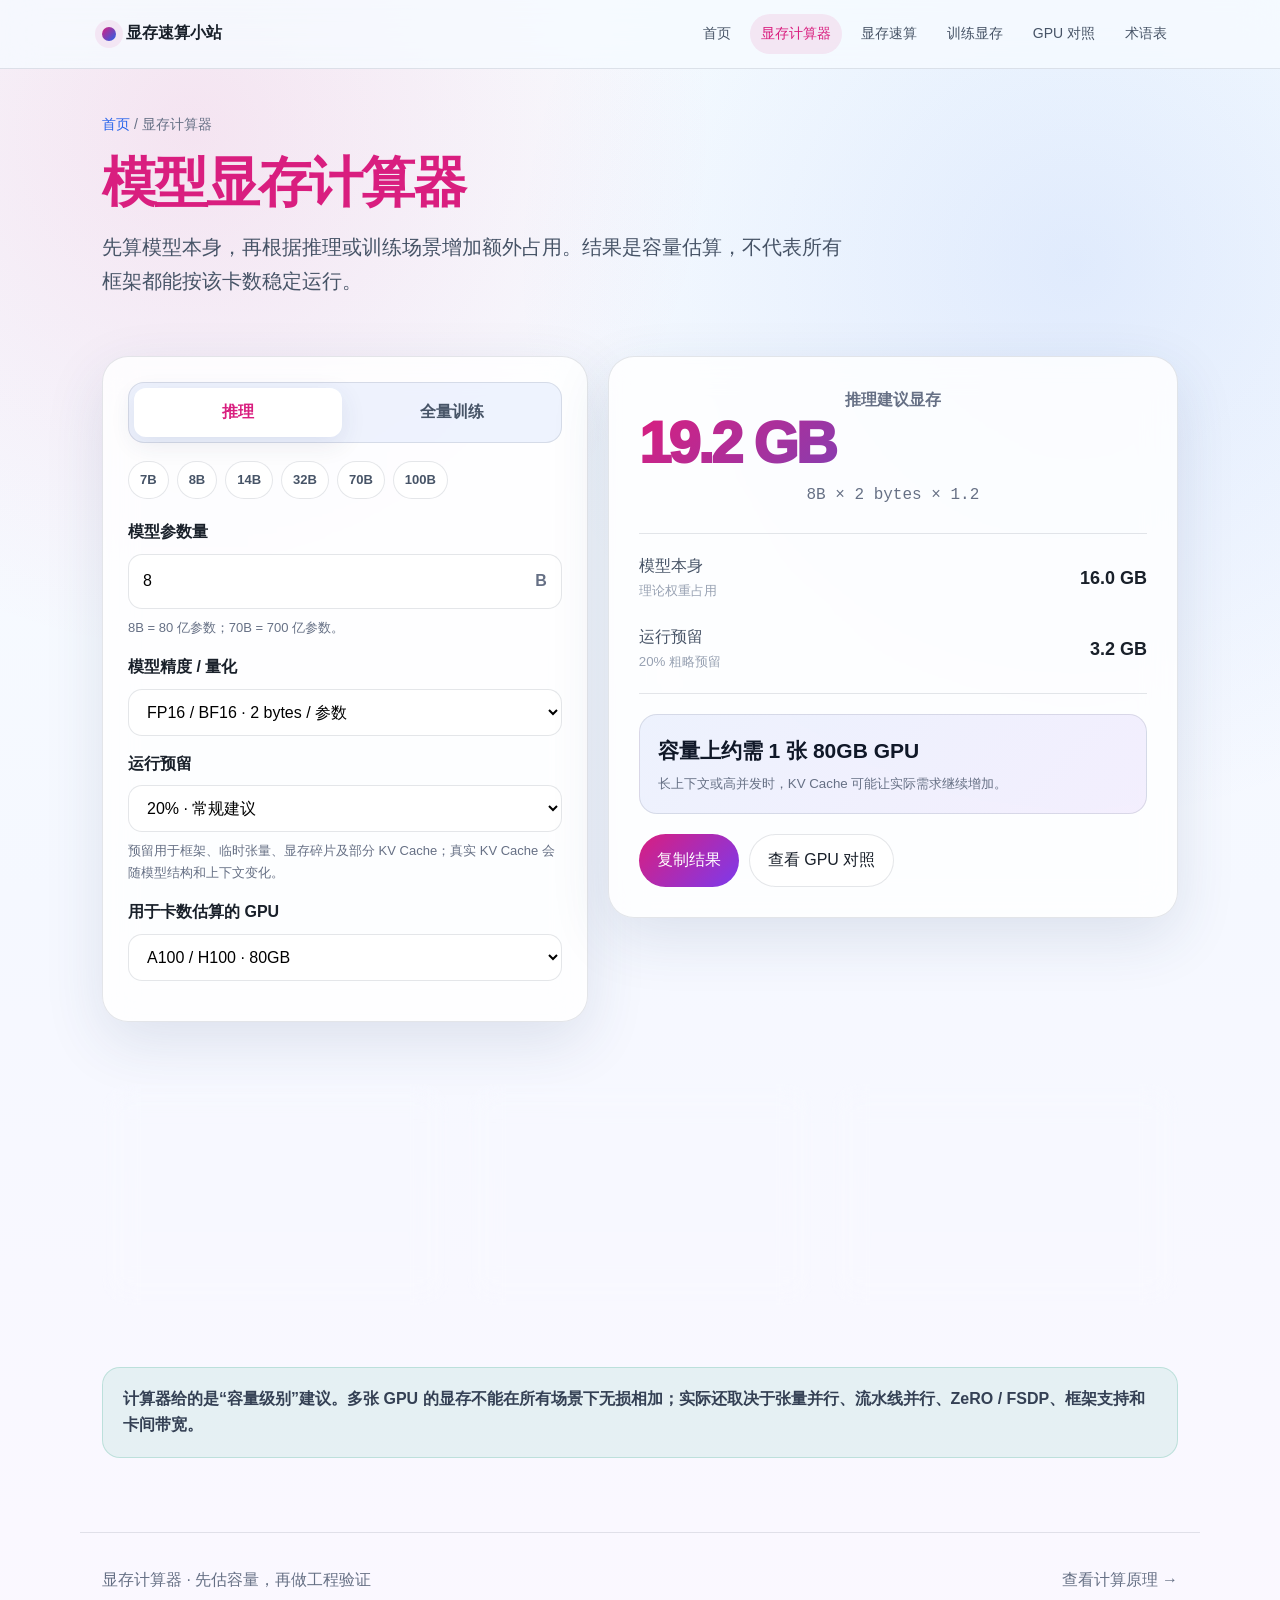
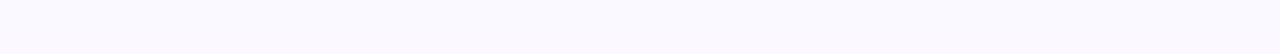
==== calculator.html @ c4fe3f8f "Add files via upload" ====
<!doctype html>
<html lang="zh-CN">
<head>
<meta charset="utf-8">
<meta name="viewport" content="width=device-width,initial-scale=1">
<title>显存计算器｜显存速算小站</title>
<meta name="description" content="输入模型参数、精度和使用场景，快速估算推理或全量训练需要的 GPU 显存。">
<link rel="stylesheet" href="style.css">
</head>
<body>
<nav class="nav"><div class="nav-inner"><a class="brand" href="index.html"><span class="brand-dot"></span><span>显存速算小站</span></a><div class="nav-links"><a href="index.html">首页</a><a class="active" href="calculator.html">显存计算器</a><a href="vram.html">显存速算</a><a href="training.html">训练显存</a><a href="gpu.html">GPU 对照</a><a href="glossary.html">术语表</a></div></div></nav>
<main>
<section class="section calculator-hero"><div class="breadcrumbs"><a href="index.html">首页</a> / 显存计算器</div><div class="section-head"><h2>模型显存计算器</h2><p class="lead">先算模型本身，再根据推理或训练场景增加额外占用。结果是容量估算，不代表所有框架都能按该卡数稳定运行。</p></div></section>
<section class="section compact-top">
<div class="calculator-layout">
<article class="card calculator-form">
<div class="segmented" role="tablist" aria-label="计算场景">
<button class="segment active" type="button" data-mode="inference">推理</button>
<button class="segment" type="button" data-mode="training">全量训练</button>
</div>
<div class="preset-row" aria-label="常用模型参数预设">
<button type="button" class="preset" data-params="7">7B</button>
<button type="button" class="preset" data-params="8">8B</button>
<button type="button" class="preset" data-params="14">14B</button>
<button type="button" class="preset" data-params="32">32B</button>
<button type="button" class="preset" data-params="70">70B</button>
<button type="button" class="preset" data-params="100">100B</button>
</div>
<div class="field"><label for="params">模型参数量</label><div class="input-suffix"><input id="params" type="number" min="0.1" step="0.1" value="8" inputmode="decimal"><span>B</span></div><p class="field-help">8B = 80 亿参数；70B = 700 亿参数。</p></div>
<div class="field"><label for="precision">模型精度 / 量化</label><select id="precision"><option value="4">FP32 · 4 bytes / 参数</option><option value="2" selected>FP16 / BF16 · 2 bytes / 参数</option><option value="1">INT8 · 约 1 byte / 参数</option><option value="0.5">INT4 · 理论约 0.5 byte / 参数</option></select></div>
<div id="inferenceFields">
<div class="field"><label for="reserve">运行预留</label><select id="reserve"><option value="0.10">10% · 短上下文 / 低并发</option><option value="0.20" selected>20% · 常规建议</option><option value="0.30">30% · 长上下文 / 更稳妥</option></select><p class="field-help">预留用于框架、临时张量、显存碎片及部分 KV Cache；真实 KV Cache 会随模型结构和上下文变化。</p></div>
</div>
<div id="trainingFields" hidden>
<div class="field"><label for="trainBytes">每个参数的训练状态</label><select id="trainBytes"><option value="16" selected>16 bytes · 常见混合精度 AdamW 下限</option><option value="18">18 bytes · 更保守</option><option value="20">20 bytes · 含更多副本 / 缓冲</option></select></div>
<div class="field"><label for="activationReserve">激活与运行预留</label><select id="activationReserve"><option value="0.20">额外 20% · 强检查点 / 小 batch</option><option value="0.40" selected>额外 40% · 粗略常规值</option><option value="0.80">额外 80% · 长序列 / 大 batch</option></select><p class="field-help">激活高度依赖 batch、序列长度和梯度检查点，这里只做数量级估算。</p></div>
</div>
<div class="field"><label for="gpuSelect">用于卡数估算的 GPU</label><select id="gpuSelect"><option value="24">RTX 4090 · 24GB</option><option value="32">RTX 5090 · 32GB</option><option value="48">RTX 6000 Ada / L40S · 48GB</option><option value="80" selected>A100 / H100 · 80GB</option><option value="96">RTX PRO 6000 Blackwell · 96GB</option><option value="141">H200 · 141GB</option><option value="192">B200 · 192GB</option><option value="288">B300 · 288GB</option></select></div>
</article>
<article class="card result-panel" aria-live="polite">
<div class="result-label" id="resultLabel">建议准备的显存</div>
<div class="result-big" id="totalResult">19.2 GB</div>
<div class="result-sub" id="formulaText">8B × 2 bytes × 1.2</div>
<div class="breakdown" id="breakdown"></div>
<div class="gpu-answer"><span id="gpuCount">约需 1 张 80GB GPU</span><small id="gpuCaveat">这是容量判断，不包含并行效率和通信限制。</small></div>
<div class="result-actions"><button type="button" class="button primary" id="copyResult">复制结果</button><a class="button" href="gpu.html">查看 GPU 对照</a></div>
</article>
</div>
</section>
<section class="section compact-top"><div class="grid three">
<article class="card"><span class="tag">先看最低值</span><h3>模型本身</h3><p>参数量 × 每参数字节数。这个数字回答“模型权重能不能装进去”。</p></article>
<article class="card"><span class="tag">推理还会增加</span><h3>KV Cache 与临时空间</h3><p>上下文越长、并发越高，占用越大，因此不能只盯着权重大小。</p></article>
<article class="card"><span class="tag">训练差别更大</span><h3>梯度、学习记录与激活</h3><p>全量训练通常需要保存多份参数相关状态，再加大量激活。</p></article>
</div></section>
<section class="section compact-top"><div class="callout">计算器给的是“容量级别”建议。多张 GPU 的显存不能在所有场景下无损相加；实际还取决于张量并行、流水线并行、ZeRO / FSDP、框架支持和卡间带宽。</div></section>
</main>
<footer class="footer"><span>显存计算器 · 先估容量，再做工程验证</span><a href="vram.html">查看计算原理 →</a></footer>
<script>
(() => {
  const $ = id => document.getElementById(id);
  const params = $('params');
  const precision = $('precision');
  const reserve = $('reserve');
  const trainBytes = $('trainBytes');
  const activationReserve = $('activationReserve');
  const gpuSelect = $('gpuSelect');
  const inferenceFields = $('inferenceFields');
  const trainingFields = $('trainingFields');
  const totalResult = $('totalResult');
  const resultLabel = $('resultLabel');
  const formulaText = $('formulaText');
  const breakdown = $('breakdown');
  const gpuCount = $('gpuCount');
  const gpuCaveat = $('gpuCaveat');
  const copyResult = $('copyResult');
  let mode = 'inference';
  let copyText = '';

  const fmt = n => n >= 1000 ? `${(n/1000).toFixed(n >= 10000 ? 0 : 2)} TB` : `${n.toFixed(n < 10 ? 1 : n < 100 ? 1 : 0)} GB`;
  const row = (label, value, note='') => `<div class="breakdown-row"><span>${label}${note ? `<small>${note}</small>` : ''}</span><strong>${fmt(value)}</strong></div>`;

  function calculate() {
    const p = Math.max(0, Number(params.value) || 0);
    const gpu = Number(gpuSelect.value);
    let total = 0;
    let base = 0;
    let lines = '';
    let formula = '';

    if (mode === 'inference') {
      const bytes = Number(precision.value);
      const rv = Number(reserve.value);
      base = p * bytes;
      const extra = base * rv;
      total = base + extra;
      resultLabel.textContent = '推理建议显存';
      formula = `${p}B × ${bytes} bytes × ${(1 + rv).toFixed(1)}`;
      lines = row('模型本身', base, '理论权重占用') + row('运行预留', extra, `${Math.round(rv*100)}% 粗略预留`);
      gpuCaveat.textContent = '长上下文或高并发时，KV Cache 可能让实际需求继续增加。';
      copyText = `模型：${p}B\n场景：推理\n精度：${precision.options[precision.selectedIndex].text}\n模型本身：${fmt(base)}\n建议显存：${fmt(total)}`;
    } else {
      const bytes = Number(trainBytes.value);
      const rv = Number(activationReserve.value);
      base = p * bytes;
      const activation = base * rv;
      total = base + activation;
      resultLabel.textContent = '全量训练粗略显存';
      formula = `${p}B × ${bytes} bytes × ${(1 + rv).toFixed(1)}`;
      lines = row('参数相关状态', base, `${bytes} bytes / 参数`) + row('激活与运行预留', activation, `额外 ${Math.round(rv*100)}%`);
      gpuCaveat.textContent = '训练卡数通常还受并行策略、通信、batch 和序列长度限制。';
      copyText = `模型：${p}B\n场景：全量训练\n参数相关状态：${fmt(base)}\n含激活粗估：${fmt(total)}`;
    }

    const count = total > 0 ? Math.ceil(total / gpu) : 0;
    totalResult.textContent = fmt(total);
    formulaText.textContent = formula;
    breakdown.innerHTML = lines;
    gpuCount.textContent = count === 1 ? `容量上约需 1 张 ${gpu}GB GPU` : `容量下限约 ${count} 张 ${gpu}GB GPU`;
  }

  document.querySelectorAll('.segment').forEach(button => button.addEventListener('click', () => {
    mode = button.dataset.mode;
    document.querySelectorAll('.segment').forEach(x => x.classList.toggle('active', x === button));
    inferenceFields.hidden = mode !== 'inference';
    trainingFields.hidden = mode !== 'training';
    precision.closest('.field').hidden = mode !== 'inference';
    calculate();
  }));

  document.querySelectorAll('.preset').forEach(button => button.addEventListener('click', () => {
    params.value = button.dataset.params;
    document.querySelectorAll('.preset').forEach(x => x.classList.toggle('active', x === button));
    calculate();
  }));

  [params, precision, reserve, trainBytes, activationReserve, gpuSelect].forEach(el => el.addEventListener('input', calculate));
  copyResult.addEventListener('click', async () => {
    try {
      await navigator.clipboard.writeText(copyText);
      copyResult.textContent = '已复制';
      setTimeout(() => copyResult.textContent = '复制结果', 1400);
    } catch (_) {
      copyResult.textContent = '复制失败';
      setTimeout(() => copyResult.textContent = '复制结果', 1400);
    }
  });
  calculate();
})();
</script>
</body>
</html>
---- style.css ----
:root{--bg:#f6fbff;--ink:#19202a;--muted:#667085;--line:rgba(37,52,78,.12);--pink:#d91e7f;--blue:#2563eb;--green:#059669;--amber:#d97706;--purple:#7c3aed;--card:rgba(255,255,255,.82);--shadow:0 20px 60px rgba(43,62,103,.12);--radius:26px;--max:1120px}*{box-sizing:border-box}html{scroll-behavior:smooth}body{margin:0;color:var(--ink);font-family:-apple-system,BlinkMacSystemFont,"Segoe UI",Roboto,"PingFang SC","Microsoft YaHei",Arial,sans-serif;line-height:1.68;background:radial-gradient(circle at 15% 8%,rgba(217,30,127,.11),transparent 28%),radial-gradient(circle at 84% 16%,rgba(37,99,235,.11),transparent 32%),linear-gradient(180deg,#f8fdff,#f5f8ff 54%,#fbf8ff);min-height:100vh}a{color:inherit;text-decoration:none}.nav{position:sticky;top:0;z-index:20;backdrop-filter:blur(18px);background:rgba(246,251,255,.82);border-bottom:1px solid var(--line)}.nav-inner{max-width:var(--max);margin:auto;display:flex;align-items:center;justify-content:space-between;gap:24px;padding:14px 22px}.brand{display:flex;align-items:center;gap:10px;font-weight:850}.brand-dot{width:14px;height:14px;border-radius:50%;background:linear-gradient(135deg,var(--pink),var(--blue));box-shadow:0 0 0 7px rgba(217,30,127,.08)}.nav-links{display:flex;gap:8px;flex-wrap:wrap;color:#475467;font-size:14px}.nav-links a{padding:8px 11px;border-radius:999px}.nav-links a:hover,.nav-links a.active{background:rgba(217,30,127,.09);color:var(--pink)}.hero,.section{max-width:var(--max);margin:auto;padding-left:22px;padding-right:22px}.hero{padding-top:84px;padding-bottom:68px}.hero-grid{display:grid;grid-template-columns:1.15fr .85fr;gap:36px;align-items:center}.kicker{display:inline-flex;padding:7px 12px;border-radius:999px;border:1px solid var(--line);background:rgba(255,255,255,.65);font-weight:800;color:var(--pink);font-size:14px}h1{font-size:clamp(46px,7vw,84px);line-height:1.02;letter-spacing:-.055em;margin:20px 0}h2{font-size:clamp(32px,4.8vw,54px);line-height:1.06;letter-spacing:-.04em;margin:0;color:var(--pink)}h3{margin:0 0 10px;font-size:23px;letter-spacing:-.02em}.lead{font-size:20px;color:#475467;max-width:740px}.hero-card,.card{background:var(--card);border:1px solid var(--line);box-shadow:var(--shadow);border-radius:var(--radius);backdrop-filter:blur(16px)}.hero-card{padding:26px}.section{padding-top:44px;padding-bottom:44px}.section-head{margin-bottom:22px}.grid{display:grid;gap:18px}.grid.two{grid-template-columns:repeat(2,minmax(0,1fr))}.grid.three{grid-template-columns:repeat(3,minmax(0,1fr))}.grid.four{grid-template-columns:repeat(4,minmax(0,1fr))}.card{padding:25px}.card p,.card li{color:#475467}.tag{display:inline-flex;align-items:center;padding:5px 10px;border-radius:999px;border:1px solid var(--line);background:#fff;font-weight:800;font-size:12px;letter-spacing:.04em;text-transform:uppercase;margin-bottom:12px}.formula{padding:17px 18px;border-radius:18px;background:rgba(255,255,255,.76);border:1px solid var(--line);margin-top:12px}.formula small{display:block;color:var(--muted);font-weight:750}.formula code{font-family:ui-monospace,SFMono-Regular,Menlo,monospace;font-weight:850;font-size:17px}.button-row{display:flex;gap:12px;flex-wrap:wrap;margin-top:26px}.button{display:inline-flex;align-items:center;justify-content:center;padding:12px 18px;border-radius:999px;font-weight:800;border:1px solid var(--line);background:#fff}.button.primary{background:linear-gradient(135deg,var(--pink),var(--purple));color:#fff;border:0}.button:hover{transform:translateY(-1px)}.lesson-card{min-height:230px;display:flex;flex-direction:column}.lesson-card .icon{font-size:32px}.lesson-card .button{margin-top:auto;align-self:flex-start}.steps{counter-reset:step}.step{position:relative;padding-left:66px}.step:before{counter-increment:step;content:counter(step);position:absolute;left:22px;top:22px;width:32px;height:32px;border-radius:50%;display:grid;place-items:center;background:linear-gradient(135deg,var(--pink),var(--purple));color:#fff;font-weight:900}.callout{padding:18px 20px;border-radius:18px;background:rgba(5,150,105,.08);border:1px solid rgba(5,150,105,.18);font-weight:720;color:#344054}.dark{background:#101828;color:#fff}.dark p,.dark li{color:#d0d5dd}.dark h3{color:#fff}.table-wrap{overflow:auto;border-radius:20px;border:1px solid var(--line);background:rgba(255,255,255,.66)}table{width:100%;border-collapse:collapse;min-width:700px}th,td{padding:14px 16px;text-align:left;border-bottom:1px solid var(--line);vertical-align:top}th{font-size:12px;text-transform:uppercase;letter-spacing:.05em;color:#667085;background:rgba(37,99,235,.05)}tr:last-child td{border-bottom:0}details{border:1px solid var(--line);border-radius:17px;background:rgba(255,255,255,.7);overflow:hidden;margin-top:14px}summary{cursor:pointer;padding:15px 17px;font-weight:850;color:var(--blue)}details>div{padding:0 17px 17px}.calculator{display:grid;grid-template-columns:1fr 1fr;gap:18px}.field{display:grid;gap:8px;margin-bottom:15px}.field label{font-weight:800}.field input,.field select{width:100%;padding:13px 14px;border:1px solid var(--line);border-radius:14px;background:#fff;font:inherit}.result-box{display:grid;place-items:center;text-align:center;min-height:260px}.result-big{font-size:58px;font-weight:950;line-height:1;letter-spacing:-.05em;background:linear-gradient(135deg,var(--pink),var(--blue));-webkit-background-clip:text;background-clip:text;color:transparent}.footer{max-width:var(--max);margin:30px auto 0;padding:34px 22px 60px;border-top:1px solid var(--line);display:flex;justify-content:space-between;gap:16px;color:#667085}.small{font-size:14px;color:#667085}.breadcrumbs{font-size:14px;color:#667085;margin-bottom:18px}.breadcrumbs a{color:var(--blue)}@media(max-width:880px){.hero-grid,.grid.two,.grid.three,.grid.four,.calculator{grid-template-columns:1fr}.nav-links{display:none}.footer{display:block}.hero{padding-top:54px}}
.calculator-hero{padding-bottom:18px}.compact-top{padding-top:18px}.calculator-layout{display:grid;grid-template-columns:minmax(0,.92fr) minmax(360px,1.08fr);gap:20px;align-items:start}.calculator-form{position:relative}.segmented{display:grid;grid-template-columns:1fr 1fr;gap:6px;padding:5px;background:rgba(37,99,235,.07);border:1px solid var(--line);border-radius:16px;margin-bottom:18px}.segment{border:0;border-radius:12px;padding:11px 14px;background:transparent;color:#475467;font:inherit;font-weight:850;cursor:pointer}.segment.active{background:#fff;color:var(--pink);box-shadow:0 7px 24px rgba(43,62,103,.10)}.preset-row{display:flex;gap:8px;flex-wrap:wrap;margin-bottom:20px}.preset{border:1px solid var(--line);background:rgba(255,255,255,.72);border-radius:999px;padding:7px 11px;font:inherit;font-size:13px;font-weight:800;cursor:pointer;color:#475467}.preset:hover,.preset.active{border-color:rgba(217,30,127,.3);background:rgba(217,30,127,.08);color:var(--pink)}.field-help{font-size:13px!important;margin:0;color:#667085!important}.input-suffix{position:relative}.input-suffix input{padding-right:50px}.input-suffix span{position:absolute;right:15px;top:50%;transform:translateY(-50%);font-weight:900;color:#667085}.result-panel{position:sticky;top:88px;padding:30px}.result-label{text-align:center;color:#667085;font-weight:800}.result-sub{text-align:center;color:#667085;font-family:ui-monospace,SFMono-Regular,Menlo,monospace;margin:10px 0 24px}.breakdown{border-top:1px solid var(--line);border-bottom:1px solid var(--line);padding:8px 0}.breakdown-row{display:flex;align-items:center;justify-content:space-between;gap:18px;padding:11px 0}.breakdown-row span{color:#475467}.breakdown-row small{display:block;color:#98a2b3}.breakdown-row strong{font-size:18px}.gpu-answer{margin-top:20px;padding:18px;border-radius:18px;background:linear-gradient(135deg,rgba(37,99,235,.08),rgba(124,58,237,.08));border:1px solid var(--line)}.gpu-answer span{display:block;font-size:21px;font-weight:900;color:#101828}.gpu-answer small{display:block;color:#667085;margin-top:5px}.result-actions{display:flex;gap:10px;flex-wrap:wrap;margin-top:20px}.result-actions .button{cursor:pointer;font:inherit}.calculator-form [hidden]{display:none!important}@media(max-width:880px){.calculator-layout{grid-template-columns:1fr}.result-panel{position:static}.result-big{font-size:50px}}
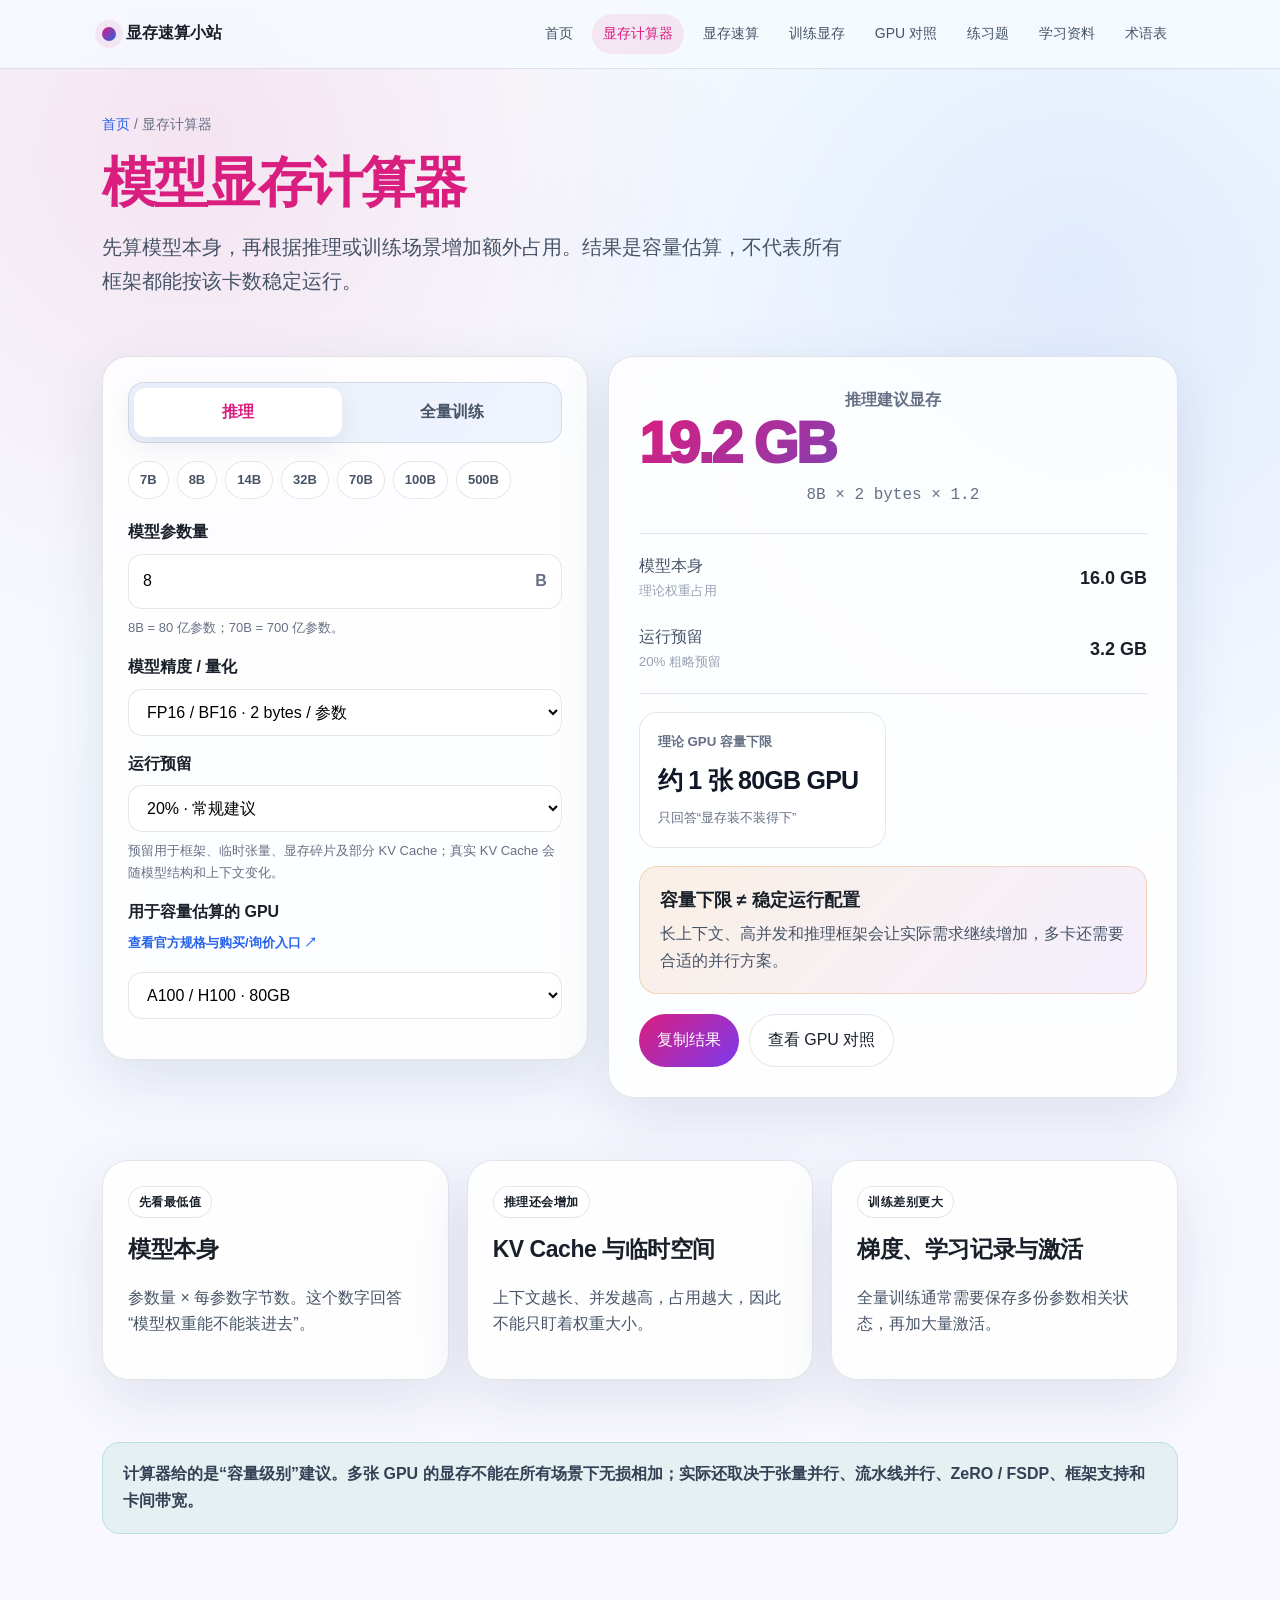
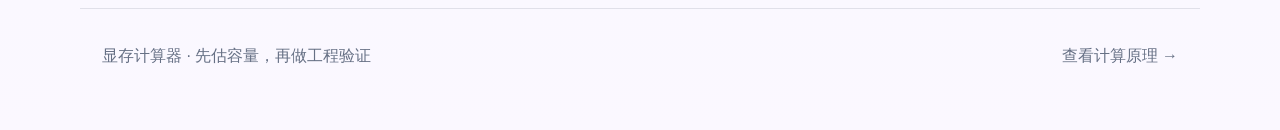
==== commit 4a3d154a: "Add files via upload" ====
--- a/calculator.html
+++ b/calculator.html
@@ -8,7 +8,7 @@
 <link rel="stylesheet" href="style.css">
 </head>
 <body>
-<nav class="nav"><div class="nav-inner"><a class="brand" href="index.html"><span class="brand-dot"></span><span>显存速算小站</span></a><div class="nav-links"><a href="index.html">首页</a><a class="active" href="calculator.html">显存计算器</a><a href="vram.html">显存速算</a><a href="training.html">训练显存</a><a href="gpu.html">GPU 对照</a><a href="glossary.html">术语表</a></div></div></nav>
+<nav class="nav"><div class="nav-inner"><a class="brand" href="index.html"><span class="brand-dot"></span><span>显存速算小站</span></a><div class="nav-links"><a href="index.html">首页</a><a class="active" href="calculator.html">显存计算器</a><a href="vram.html">显存速算</a><a href="training.html">训练显存</a><a href="gpu.html">GPU 对照</a><a href="practice.html">练习题</a><a href="resources.html">学习资料</a><a href="glossary.html">术语表</a></div></div></nav>
 <main>
 <section class="section calculator-hero"><div class="breadcrumbs"><a href="index.html">首页</a> / 显存计算器</div><div class="section-head"><h2>模型显存计算器</h2><p class="lead">先算模型本身，再根据推理或训练场景增加额外占用。结果是容量估算，不代表所有框架都能按该卡数稳定运行。</p></div></section>
 <section class="section compact-top">
@@ -25,6 +25,7 @@
 <button type="button" class="preset" data-params="32">32B</button>
 <button type="button" class="preset" data-params="70">70B</button>
 <button type="button" class="preset" data-params="100">100B</button>
+<button type="button" class="preset" data-params="500">500B</button>
 </div>
 <div class="field"><label for="params">模型参数量</label><div class="input-suffix"><input id="params" type="number" min="0.1" step="0.1" value="8" inputmode="decimal"><span>B</span></div><p class="field-help">8B = 80 亿参数；70B = 700 亿参数。</p></div>
 <div class="field"><label for="precision">模型精度 / 量化</label><select id="precision"><option value="4">FP32 · 4 bytes / 参数</option><option value="2" selected>FP16 / BF16 · 2 bytes / 参数</option><option value="1">INT8 · 约 1 byte / 参数</option><option value="0.5">INT4 · 理论约 0.5 byte / 参数</option></select></div>
@@ -33,16 +34,17 @@
 </div>
 <div id="trainingFields" hidden>
 <div class="field"><label for="trainBytes">每个参数的训练状态</label><select id="trainBytes"><option value="16" selected>16 bytes · 常见混合精度 AdamW 下限</option><option value="18">18 bytes · 更保守</option><option value="20">20 bytes · 含更多副本 / 缓冲</option></select></div>
-<div class="field"><label for="activationReserve">激活与运行预留</label><select id="activationReserve"><option value="0.20">额外 20% · 强检查点 / 小 batch</option><option value="0.40" selected>额外 40% · 粗略常规值</option><option value="0.80">额外 80% · 长序列 / 大 batch</option></select><p class="field-help">激活高度依赖 batch、序列长度和梯度检查点，这里只做数量级估算。</p></div>
+<div class="field"><label for="activationReserve">激活与临时空间（仅作粗估）</label><select id="activationReserve"><option value="0.20">额外 20% · 强检查点 / 小 batch</option><option value="0.40" selected>额外 40% · 中等预留</option><option value="0.80">额外 80% · 长序列 / 大 batch</option></select><p class="field-help">这不是固定比例。激活取决于 batch、序列长度、并行策略和梯度检查点。</p></div>
 </div>
-<div class="field"><label for="gpuSelect">用于卡数估算的 GPU</label><select id="gpuSelect"><option value="24">RTX 4090 · 24GB</option><option value="32">RTX 5090 · 32GB</option><option value="48">RTX 6000 Ada / L40S · 48GB</option><option value="80" selected>A100 / H100 · 80GB</option><option value="96">RTX PRO 6000 Blackwell · 96GB</option><option value="141">H200 · 141GB</option><option value="192">B200 · 192GB</option><option value="288">B300 · 288GB</option></select></div>
+<div class="field"><label for="gpuSelect">用于容量估算的 GPU</label><a class="inline-help-link" href="gpu.html">查看官方规格与购买/询价入口 ↗</a><select id="gpuSelect"><option value="24">RTX 4090 · 24GB</option><option value="32">RTX 5090 · 32GB</option><option value="48">RTX 6000 Ada / L40S · 48GB</option><option value="80" selected>A100 / H100 · 80GB</option><option value="96">RTX PRO 6000 Blackwell · 96GB</option><option value="141">H200 · 141GB</option><option value="192">B200 · 192GB</option><option value="288">B300 · 288GB</option></select></div>
+<div class="field" id="serverField" hidden><label for="gpusPerServer">每台服务器包含多少张 GPU</label><select id="gpusPerServer"><option value="8" selected>8 张 GPU · 常见 HGX 服务器</option><option value="4">4 张 GPU</option><option value="16">16 张 GPU</option><option value="72">72 张 GPU · NVL72 机架级系统</option></select><p class="field-help">这里只用于把“理论 GPU 张数”换算成服务器数量，不代表真实集群配置。</p></div>
 </article>
 <article class="card result-panel" aria-live="polite">
 <div class="result-label" id="resultLabel">建议准备的显存</div>
 <div class="result-big" id="totalResult">19.2 GB</div>
 <div class="result-sub" id="formulaText">8B × 2 bytes × 1.2</div>
 <div class="breakdown" id="breakdown"></div>
-<div class="gpu-answer"><span id="gpuCount">约需 1 张 80GB GPU</span><small id="gpuCaveat">这是容量判断，不包含并行效率和通信限制。</small></div>
+<div class="dual-result"><div class="metric-box"><small>理论 GPU 容量下限</small><b id="gpuCount">约 1 张 80GB GPU</b><p>只回答“显存装不装得下”</p></div><div class="metric-box" id="serverMetric" hidden><small>折算服务器容量下限</small><b id="serverCount">约 1 台服务器</b><p id="serverHint">按每台 8 张 GPU 计算</p></div></div><div class="result-warning"><strong id="warningTitle">容量下限 ≠ 工程建议</strong><p id="gpuCaveat">这是容量判断，不包含并行效率和通信限制。</p></div><div class="engineering-panel" id="engineeringPanel" hidden><h4>为什么真实训练集群可能大很多？</h4><p>显存只决定能不能装下；真实卡数还由训练时长目标和吞吐决定。</p><div class="reason-grid"><div class="reason-chip"><b>训练速度</b><span>更少 GPU 可能要训数月甚至更久</span></div><div class="reason-chip"><b>全局 Batch</b><span>需要足够并行度维持吞吐</span></div><div class="reason-chip"><b>通信效率</b><span>张量、流水线与数据并行会约束拓扑</span></div><div class="reason-chip"><b>容错与利用率</b><span>还要考虑故障、调度和有效利用率</span></div></div></div>
 <div class="result-actions"><button type="button" class="button primary" id="copyResult">复制结果</button><a class="button" href="gpu.html">查看 GPU 对照</a></div>
 </article>
 </div>
@@ -64,6 +66,13 @@
   const trainBytes = $('trainBytes');
   const activationReserve = $('activationReserve');
   const gpuSelect = $('gpuSelect');
+  const gpusPerServer = $('gpusPerServer');
+  const serverField = $('serverField');
+  const serverMetric = $('serverMetric');
+  const serverCount = $('serverCount');
+  const serverHint = $('serverHint');
+  const engineeringPanel = $('engineeringPanel');
+  const warningTitle = $('warningTitle');
   const inferenceFields = $('inferenceFields');
   const trainingFields = $('trainingFields');
   const totalResult = $('totalResult');
@@ -96,7 +105,8 @@
       resultLabel.textContent = '推理建议显存';
       formula = `${p}B × ${bytes} bytes × ${(1 + rv).toFixed(1)}`;
       lines = row('模型本身', base, '理论权重占用') + row('运行预留', extra, `${Math.round(rv*100)}% 粗略预留`);
-      gpuCaveat.textContent = '长上下文或高并发时，KV Cache 可能让实际需求继续增加。';
+      gpuCaveat.textContent = '长上下文、高并发和推理框架会让实际需求继续增加，多卡还需要合适的并行方案。';
+      warningTitle.textContent = '容量下限 ≠ 稳定运行配置';
       copyText = `模型：${p}B\n场景：推理\n精度：${precision.options[precision.selectedIndex].text}\n模型本身：${fmt(base)}\n建议显存：${fmt(total)}`;
     } else {
       const bytes = Number(trainBytes.value);
@@ -107,7 +117,8 @@
       resultLabel.textContent = '全量训练粗略显存';
       formula = `${p}B × ${bytes} bytes × ${(1 + rv).toFixed(1)}`;
       lines = row('参数相关状态', base, `${bytes} bytes / 参数`) + row('激活与运行预留', activation, `额外 ${Math.round(rv*100)}%`);
-      gpuCaveat.textContent = '训练卡数通常还受并行策略、通信、batch 和序列长度限制。';
+      gpuCaveat.textContent = '这个数字只表示显存总容量够不够。真实训练规模还取决于目标训练时长、Token 数、吞吐、并行拓扑和集群利用率。';
+      warningTitle.textContent = '容量下限 ≠ 真实训练集群规模';
       copyText = `模型：${p}B\n场景：全量训练\n参数相关状态：${fmt(base)}\n含激活粗估：${fmt(total)}`;
     }
 
@@ -115,7 +126,21 @@
     totalResult.textContent = fmt(total);
     formulaText.textContent = formula;
     breakdown.innerHTML = lines;
-    gpuCount.textContent = count === 1 ? `容量上约需 1 张 ${gpu}GB GPU` : `容量下限约 ${count} 张 ${gpu}GB GPU`;
+    gpuCount.textContent = count === 1 ? `约 1 张 ${gpu}GB GPU` : `约 ${count} 张 ${gpu}GB GPU`;
+    if (mode === 'training') {
+      const perServer = Number(gpusPerServer.value);
+      const servers = Math.ceil(count / perServer);
+      serverCount.textContent = `约 ${servers} 台服务器`;
+      serverHint.textContent = `按每台 ${perServer} 张 GPU 折算`;
+      serverMetric.hidden = false;
+      serverField.hidden = false;
+      engineeringPanel.hidden = false;
+      copyText += `\n理论 GPU 容量下限：${count} 张 ${gpu}GB GPU\n折算服务器容量下限：${servers} 台（每台 ${perServer} 张）\n注意：这不是实际训练集群建议。`;
+    } else {
+      serverMetric.hidden = true;
+      serverField.hidden = true;
+      engineeringPanel.hidden = true;
+    }
   }
 
   document.querySelectorAll('.segment').forEach(button => button.addEventListener('click', () => {
@@ -123,6 +148,7 @@
     document.querySelectorAll('.segment').forEach(x => x.classList.toggle('active', x === button));
     inferenceFields.hidden = mode !== 'inference';
     trainingFields.hidden = mode !== 'training';
+    serverField.hidden = mode !== 'training';
     precision.closest('.field').hidden = mode !== 'inference';
     calculate();
   }));
@@ -133,7 +159,7 @@
     calculate();
   }));
 
-  [params, precision, reserve, trainBytes, activationReserve, gpuSelect].forEach(el => el.addEventListener('input', calculate));
+  [params, precision, reserve, trainBytes, activationReserve, gpuSelect, gpusPerServer].forEach(el => el.addEventListener('input', calculate));
   copyResult.addEventListener('click', async () => {
     try {
       await navigator.clipboard.writeText(copyText);
--- a/style.css
+++ b/style.css
@@ -1,2 +1,33 @@
 :root{--bg:#f6fbff;--ink:#19202a;--muted:#667085;--line:rgba(37,52,78,.12);--pink:#d91e7f;--blue:#2563eb;--green:#059669;--amber:#d97706;--purple:#7c3aed;--card:rgba(255,255,255,.82);--shadow:0 20px 60px rgba(43,62,103,.12);--radius:26px;--max:1120px}*{box-sizing:border-box}html{scroll-behavior:smooth}body{margin:0;color:var(--ink);font-family:-apple-system,BlinkMacSystemFont,"Segoe UI",Roboto,"PingFang SC","Microsoft YaHei",Arial,sans-serif;line-height:1.68;background:radial-gradient(circle at 15% 8%,rgba(217,30,127,.11),transparent 28%),radial-gradient(circle at 84% 16%,rgba(37,99,235,.11),transparent 32%),linear-gradient(180deg,#f8fdff,#f5f8ff 54%,#fbf8ff);min-height:100vh}a{color:inherit;text-decoration:none}.nav{position:sticky;top:0;z-index:20;backdrop-filter:blur(18px);background:rgba(246,251,255,.82);border-bottom:1px solid var(--line)}.nav-inner{max-width:var(--max);margin:auto;display:flex;align-items:center;justify-content:space-between;gap:24px;padding:14px 22px}.brand{display:flex;align-items:center;gap:10px;font-weight:850}.brand-dot{width:14px;height:14px;border-radius:50%;background:linear-gradient(135deg,var(--pink),var(--blue));box-shadow:0 0 0 7px rgba(217,30,127,.08)}.nav-links{display:flex;gap:8px;flex-wrap:wrap;color:#475467;font-size:14px}.nav-links a{padding:8px 11px;border-radius:999px}.nav-links a:hover,.nav-links a.active{background:rgba(217,30,127,.09);color:var(--pink)}.hero,.section{max-width:var(--max);margin:auto;padding-left:22px;padding-right:22px}.hero{padding-top:84px;padding-bottom:68px}.hero-grid{display:grid;grid-template-columns:1.15fr .85fr;gap:36px;align-items:center}.kicker{display:inline-flex;padding:7px 12px;border-radius:999px;border:1px solid var(--line);background:rgba(255,255,255,.65);font-weight:800;color:var(--pink);font-size:14px}h1{font-size:clamp(46px,7vw,84px);line-height:1.02;letter-spacing:-.055em;margin:20px 0}h2{font-size:clamp(32px,4.8vw,54px);line-height:1.06;letter-spacing:-.04em;margin:0;color:var(--pink)}h3{margin:0 0 10px;font-size:23px;letter-spacing:-.02em}.lead{font-size:20px;color:#475467;max-width:740px}.hero-card,.card{background:var(--card);border:1px solid var(--line);box-shadow:var(--shadow);border-radius:var(--radius);backdrop-filter:blur(16px)}.hero-card{padding:26px}.section{padding-top:44px;padding-bottom:44px}.section-head{margin-bottom:22px}.grid{display:grid;gap:18px}.grid.two{grid-template-columns:repeat(2,minmax(0,1fr))}.grid.three{grid-template-columns:repeat(3,minmax(0,1fr))}.grid.four{grid-template-columns:repeat(4,minmax(0,1fr))}.card{padding:25px}.card p,.card li{color:#475467}.tag{display:inline-flex;align-items:center;padding:5px 10px;border-radius:999px;border:1px solid var(--line);background:#fff;font-weight:800;font-size:12px;letter-spacing:.04em;text-transform:uppercase;margin-bottom:12px}.formula{padding:17px 18px;border-radius:18px;background:rgba(255,255,255,.76);border:1px solid var(--line);margin-top:12px}.formula small{display:block;color:var(--muted);font-weight:750}.formula code{font-family:ui-monospace,SFMono-Regular,Menlo,monospace;font-weight:850;font-size:17px}.button-row{display:flex;gap:12px;flex-wrap:wrap;margin-top:26px}.button{display:inline-flex;align-items:center;justify-content:center;padding:12px 18px;border-radius:999px;font-weight:800;border:1px solid var(--line);background:#fff}.button.primary{background:linear-gradient(135deg,var(--pink),var(--purple));color:#fff;border:0}.button:hover{transform:translateY(-1px)}.lesson-card{min-height:230px;display:flex;flex-direction:column}.lesson-card .icon{font-size:32px}.lesson-card .button{margin-top:auto;align-self:flex-start}.steps{counter-reset:step}.step{position:relative;padding-left:66px}.step:before{counter-increment:step;content:counter(step);position:absolute;left:22px;top:22px;width:32px;height:32px;border-radius:50%;display:grid;place-items:center;background:linear-gradient(135deg,var(--pink),var(--purple));color:#fff;font-weight:900}.callout{padding:18px 20px;border-radius:18px;background:rgba(5,150,105,.08);border:1px solid rgba(5,150,105,.18);font-weight:720;color:#344054}.dark{background:#101828;color:#fff}.dark p,.dark li{color:#d0d5dd}.dark h3{color:#fff}.table-wrap{overflow:auto;border-radius:20px;border:1px solid var(--line);background:rgba(255,255,255,.66)}table{width:100%;border-collapse:collapse;min-width:700px}th,td{padding:14px 16px;text-align:left;border-bottom:1px solid var(--line);vertical-align:top}th{font-size:12px;text-transform:uppercase;letter-spacing:.05em;color:#667085;background:rgba(37,99,235,.05)}tr:last-child td{border-bottom:0}details{border:1px solid var(--line);border-radius:17px;background:rgba(255,255,255,.7);overflow:hidden;margin-top:14px}summary{cursor:pointer;padding:15px 17px;font-weight:850;color:var(--blue)}details>div{padding:0 17px 17px}.calculator{display:grid;grid-template-columns:1fr 1fr;gap:18px}.field{display:grid;gap:8px;margin-bottom:15px}.field label{font-weight:800}.field input,.field select{width:100%;padding:13px 14px;border:1px solid var(--line);border-radius:14px;background:#fff;font:inherit}.result-box{display:grid;place-items:center;text-align:center;min-height:260px}.result-big{font-size:58px;font-weight:950;line-height:1;letter-spacing:-.05em;background:linear-gradient(135deg,var(--pink),var(--blue));-webkit-background-clip:text;background-clip:text;color:transparent}.footer{max-width:var(--max);margin:30px auto 0;padding:34px 22px 60px;border-top:1px solid var(--line);display:flex;justify-content:space-between;gap:16px;color:#667085}.small{font-size:14px;color:#667085}.breadcrumbs{font-size:14px;color:#667085;margin-bottom:18px}.breadcrumbs a{color:var(--blue)}@media(max-width:880px){.hero-grid,.grid.two,.grid.three,.grid.four,.calculator{grid-template-columns:1fr}.nav-links{display:none}.footer{display:block}.hero{padding-top:54px}}
 .calculator-hero{padding-bottom:18px}.compact-top{padding-top:18px}.calculator-layout{display:grid;grid-template-columns:minmax(0,.92fr) minmax(360px,1.08fr);gap:20px;align-items:start}.calculator-form{position:relative}.segmented{display:grid;grid-template-columns:1fr 1fr;gap:6px;padding:5px;background:rgba(37,99,235,.07);border:1px solid var(--line);border-radius:16px;margin-bottom:18px}.segment{border:0;border-radius:12px;padding:11px 14px;background:transparent;color:#475467;font:inherit;font-weight:850;cursor:pointer}.segment.active{background:#fff;color:var(--pink);box-shadow:0 7px 24px rgba(43,62,103,.10)}.preset-row{display:flex;gap:8px;flex-wrap:wrap;margin-bottom:20px}.preset{border:1px solid var(--line);background:rgba(255,255,255,.72);border-radius:999px;padding:7px 11px;font:inherit;font-size:13px;font-weight:800;cursor:pointer;color:#475467}.preset:hover,.preset.active{border-color:rgba(217,30,127,.3);background:rgba(217,30,127,.08);color:var(--pink)}.field-help{font-size:13px!important;margin:0;color:#667085!important}.input-suffix{position:relative}.input-suffix input{padding-right:50px}.input-suffix span{position:absolute;right:15px;top:50%;transform:translateY(-50%);font-weight:900;color:#667085}.result-panel{position:sticky;top:88px;padding:30px}.result-label{text-align:center;color:#667085;font-weight:800}.result-sub{text-align:center;color:#667085;font-family:ui-monospace,SFMono-Regular,Menlo,monospace;margin:10px 0 24px}.breakdown{border-top:1px solid var(--line);border-bottom:1px solid var(--line);padding:8px 0}.breakdown-row{display:flex;align-items:center;justify-content:space-between;gap:18px;padding:11px 0}.breakdown-row span{color:#475467}.breakdown-row small{display:block;color:#98a2b3}.breakdown-row strong{font-size:18px}.gpu-answer{margin-top:20px;padding:18px;border-radius:18px;background:linear-gradient(135deg,rgba(37,99,235,.08),rgba(124,58,237,.08));border:1px solid var(--line)}.gpu-answer span{display:block;font-size:21px;font-weight:900;color:#101828}.gpu-answer small{display:block;color:#667085;margin-top:5px}.result-actions{display:flex;gap:10px;flex-wrap:wrap;margin-top:20px}.result-actions .button{cursor:pointer;font:inherit}.calculator-form [hidden]{display:none!important}@media(max-width:880px){.calculator-layout{grid-template-columns:1fr}.result-panel{position:static}.result-big{font-size:50px}}
+
+/* calculator v2 */
+.result-warning{margin-top:18px;padding:18px 20px;border-radius:18px;background:linear-gradient(135deg,rgba(217,119,6,.10),rgba(124,58,237,.08));border:1px solid rgba(217,119,6,.22)}
+.result-warning strong{display:block;font-size:18px;margin-bottom:6px}
+.result-warning p{margin:0;color:#475467}
+.dual-result{display:grid;grid-template-columns:1fr 1fr;gap:14px;margin-top:18px}
+.metric-box{padding:18px;border-radius:18px;border:1px solid var(--line);background:rgba(255,255,255,.60)}
+.metric-box small{display:block;color:#667085;font-weight:700;margin-bottom:6px}
+.metric-box b{display:block;font-size:25px;letter-spacing:-.03em;color:#101828}
+.metric-box p{margin:6px 0 0;font-size:13px;color:#667085}
+.engineering-panel{margin-top:18px;padding:20px;border-radius:20px;background:#101828;color:#fff}
+.engineering-panel h4{font-size:20px;margin:0 0 8px}
+.engineering-panel p{margin:0;color:#d0d5dd}
+.reason-grid{display:grid;grid-template-columns:repeat(4,minmax(0,1fr));gap:12px;margin-top:14px}
+.reason-chip{padding:13px;border-radius:14px;background:rgba(255,255,255,.08);border:1px solid rgba(255,255,255,.12)}
+.reason-chip b{display:block;color:#fff;font-size:14px}
+.reason-chip span{display:block;color:#98a2b3;font-size:12px;margin-top:3px}
+.mode-note{margin-top:10px;font-size:13px;color:#667085}
+@media(max-width:800px){.dual-result{grid-template-columns:1fr}.reason-grid{grid-template-columns:1fr 1fr}}
+
+/* v3: GPU links, exercises and learning resources */
+.gpu-card-grid{display:grid;grid-template-columns:repeat(2,minmax(0,1fr));gap:18px}
+.gpu-product{display:flex;flex-direction:column;justify-content:space-between;min-height:310px}
+.spec-line{margin-top:18px;padding-top:16px;border-top:1px solid var(--line);display:grid;gap:4px}.spec-line b{font-size:14px}.spec-line span{color:var(--muted);font-size:14px}
+.product-actions{margin-top:22px}.product-actions .button{width:100%;justify-content:center}
+.practice-list{display:grid;gap:18px}.question-block{border-left:5px solid var(--green)}.question-block.medium{border-left-color:var(--amber)}.question-block.hard{border-left-color:var(--purple)}
+.difficulty-legend{display:flex;gap:18px;flex-wrap:wrap;color:var(--muted);font-weight:700}.difficulty-legend span:nth-child(1){color:var(--green)}.difficulty-legend span:nth-child(2){color:var(--amber)}.difficulty-legend span:nth-child(3){color:var(--purple)}
+.resource-path{display:grid;grid-template-columns:repeat(2,minmax(0,1fr));gap:18px}.resource-group{display:flex;flex-direction:column;gap:10px}.resource-group h3{margin-bottom:5px}
+.resource-link{display:grid;gap:3px;padding:14px 16px;border:1px solid var(--line);border-radius:16px;background:rgba(255,255,255,.56);transition:.18s ease}.resource-link:hover{transform:translateY(-2px);border-color:rgba(37,99,235,.35);box-shadow:0 10px 24px rgba(37,99,235,.08)}.resource-link b{color:var(--blue)}.resource-link span{font-size:14px;color:var(--muted)}
+.inline-help-link{display:inline-block;margin:-2px 0 10px;color:var(--blue);font-size:13px;font-weight:700}.text-link{color:var(--blue);font-weight:800}
+@media(max-width:850px){.gpu-card-grid,.resource-path{grid-template-columns:1fr}.gpu-product{min-height:auto}}
